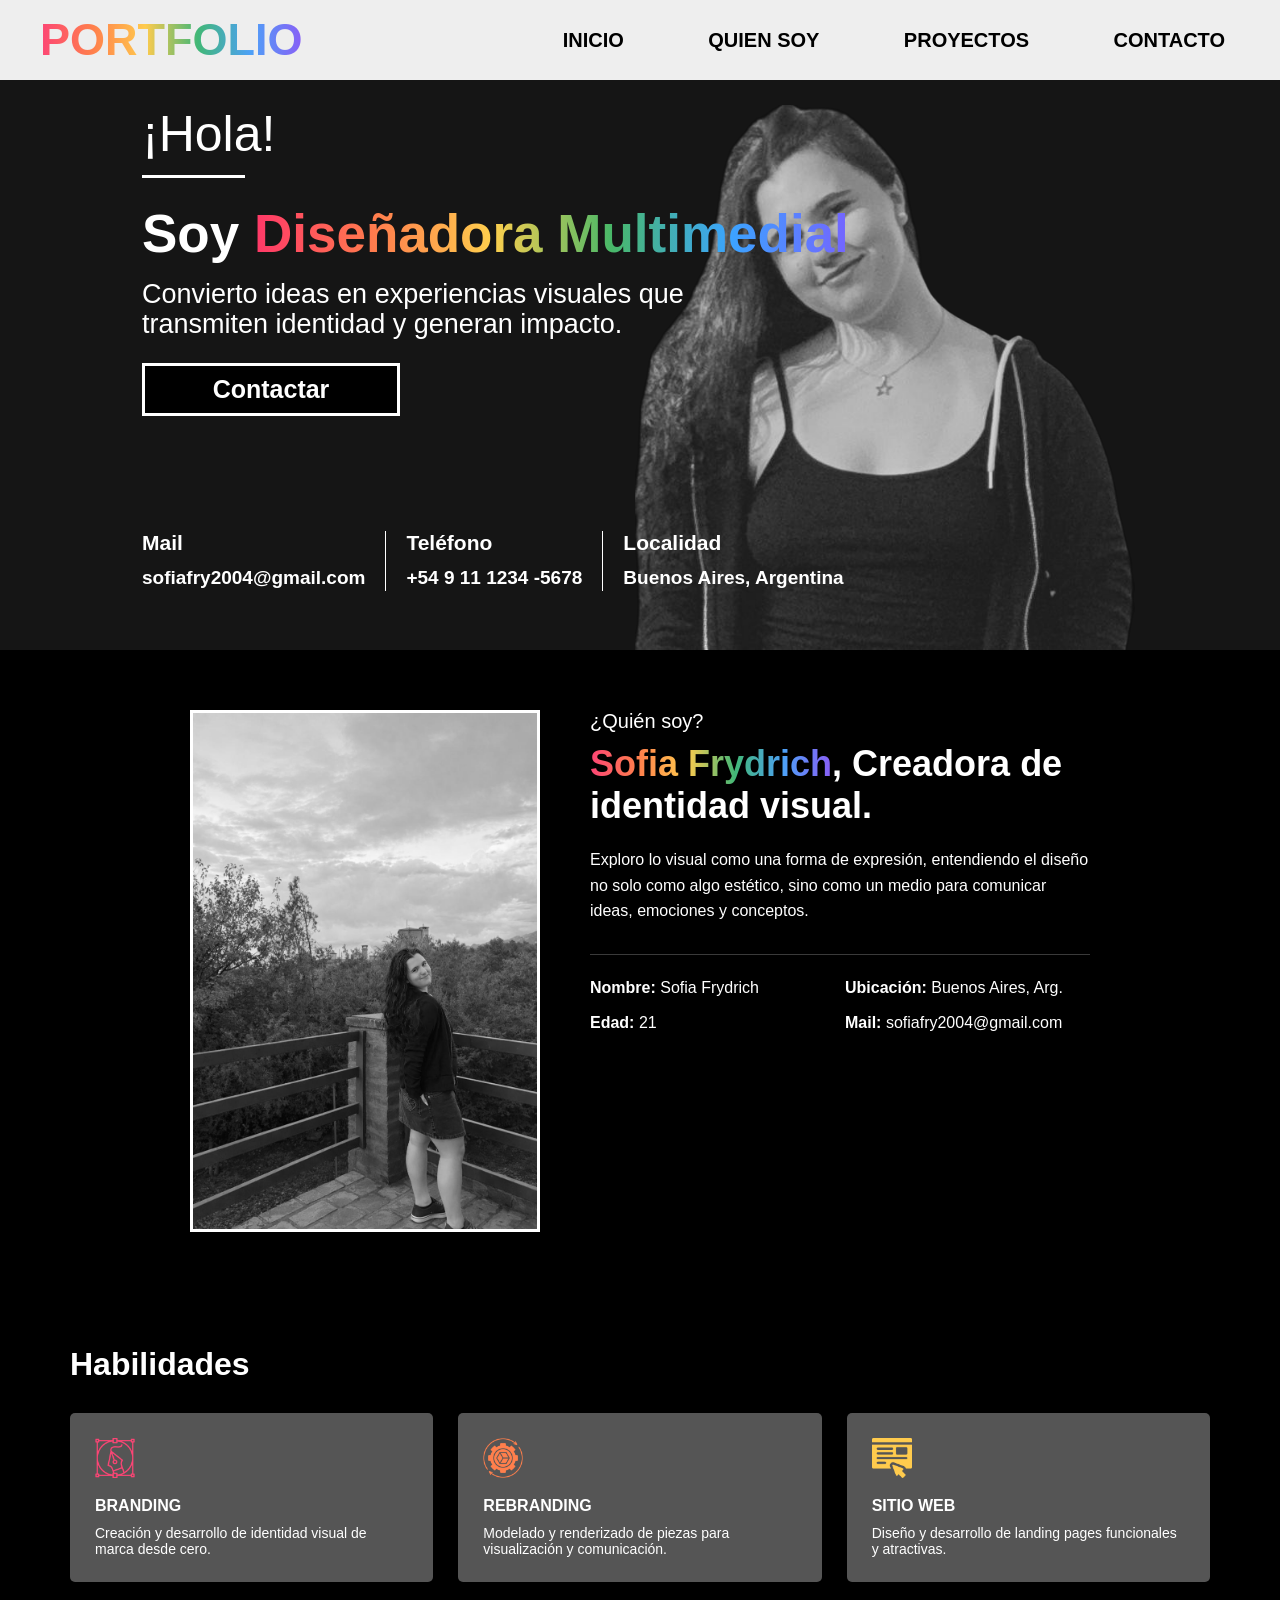
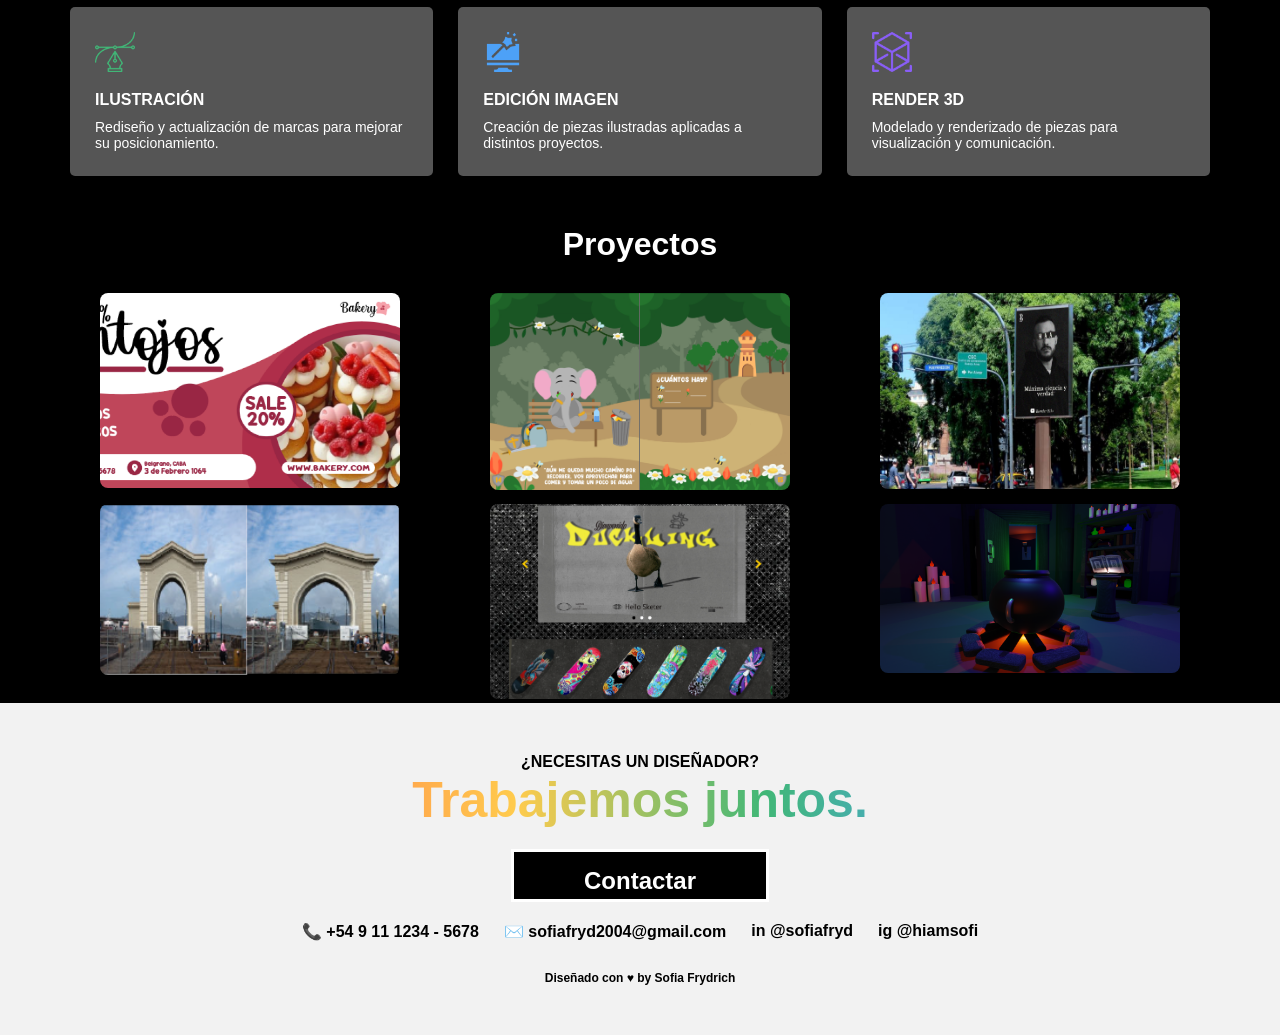
==== index.html @ e323c175 "Add files via upload" ====
<!-- Pagina de HOME -->

<!DOCTYPE html>
<html lang="es">
<head>
    <meta charset="UTF-8">
    <meta name="viewport" content="width=device-width, initial-scale=1.0">
    <title>Portfolio</title>
    <link rel="stylesheet" href="style.css">
</head>

<body>
    <!-- HEADER -->
    <header class="section-nav">
        <h1 class="logo">PORTFOLIO</h1>
        <nav>
            <a href="#">INICIO</a>
            <a href="#quiensoy">QUIEN SOY</a>
            <a href="#proyectos">PROYECTOS</a>
            <a href="#contacto">CONTACTO</a>
        </nav>
    </header>
    
    <!-- PORTADA -->
    <section class="inicio">
        <div class="contenido">
            <p class="hola">¡Hola!</p>
            <div class="linea1"></div>
            
            <h1>
                Soy <span>Diseñadora Multimedial</span>
            </h1>
            <p class="descripcion">
                Convierto ideas en experiencias visuales que <br>
                transmiten identidad y generan impacto.
            </p>
            
            <a href="contactar.html">
                <button>Contactar</button>
            </a>
            
            <div class="datos">
                <div>
                    <h3>Mail</h3>
                    <p>sofiafry2004@gmail.com</p>
                </div>
                
                <div class="linea2"></div>
                <div>
                    <h3>Teléfono</h3>
                    <p>+54 9 11 1234 -5678</p>
                </div>
                
                <div class="linea2"></div>
                <div>
                    <h3>Localidad</h3>
                    <p>Buenos Aires, Argentina</p>
                </div>
            </div>
        </div>
        <div class="imagen">
            <img src="Imágenes-home/mi foto.png" alt="Foto portfolio">
        </div>
    </section>
    
    <!-- QUIEN SOY -->
    <section class="perfil">
        <div class="perfil-contenedor">
            <div class="perfil-img">
                <img src="Imágenes-home/mi foto2.png" alt="Sofia Frydrich">
            </div>
            <div class="perfil-text">
                <section id="quiensoy">
                    <h4>¿Quién soy?</h4>
                </section>
                <h1>
                    <span class="color">Sofia Frydrich</span>, 
                    Creadora de identidad visual.
                </h1>
                <p>
                    Exploro lo visual como una forma de expresión, entendiendo el diseño 
                    no solo como algo estético, sino como un medio para comunicar ideas, 
                    emociones y conceptos.
                </p>
                <div class="info">
                    <p><strong>Nombre:</strong> Sofia Frydrich</p>
                    <p><strong>Ubicación:</strong> Buenos Aires, Arg.</p>
                    <p><strong>Edad:</strong> 21</p>
                    <p><strong>Mail:</strong> sofiafry2004@gmail.com</p>
                </div>
            </div>
        </div>
    </section>
    
    <!-- HABILIDADES -->
    <section class="habilidades">
        <div class="habilidades-contenedor">
            <h2>Habilidades</h2>
            <div class="grilla">
                <!-- branding -->
                <div class="rectangulo">
                    <img src="Imágenes-icono/diseno-de-logo.png" class="icono">
                    <h3>BRANDING</h3>
                    <p>Creación y desarrollo de identidad visual de marca desde cero.</p>
                </div>
                <!-- rebranding -->
                <div class="rectangulo">
                    <img src="Imágenes-icono/rediseno.png" class="icono">
                    <h3>REBRANDING</h3>
                    <p>Modelado y renderizado de piezas para visualización y comunicación.</p>
                </div>
                <!-- sitioweb -->
                <div class="rectangulo">
                    <img src="Imágenes-icono/internet.png" class="icono">
                    <h3>SITIO WEB</h3>
                    <p>Diseño y desarrollo de landing pages funcionales y atractivas.</p>
                </div>
                <!-- ilustracion -->
                <div class="rectangulo">
                    <img src="Imágenes-icono/vector.png" class="icono">
                    <h3>ILUSTRACIÓN</h3>
                    <p>Rediseño y actualización de marcas para mejorar su posicionamiento.</p>
                </div>
                <!-- edicion-imagen -->
                <div class="rectangulo">
                    <img src="Imágenes-icono/edicion-de-fotos.png" class="icono">
                    <h3>EDICIÓN IMAGEN</h3>
                    <p>Creación de piezas ilustradas aplicadas a distintos proyectos.</p>
                </div>
                <!-- render3D -->
                <div class="rectangulo">
                    <img src="Imágenes-icono/cubo.png" class="icono">
                    <h3>RENDER 3D</h3>
                    <p>Modelado y renderizado de piezas para visualización y comunicación.</p></div>
                </div>
            </div>
        </div>
    </section>
    
    <!-- PROYECTOS -->
    <section class="proyectos">
        <section id="proyectos">
            <h2>Proyectos</h2>
        </section>
        <div class="grilla2">
            <a href="brand.html">
                <div class="imgtex">
                    <div class="item"><img src="Imágenes-home/brand.png" alt=""></div>
                    <span>Branding</span>
                </div>
            </a>
            <a href="ilustracion.html">
                <div class="imgtex">
                    <div class="item"><img src="Imágenes-home/ilust.png" alt=""></div>
                    <span>Ilustracion</span>
                </div>
            </a>
            <a href="rebrand.html">
                <div class="imgtex">
                    <div class="item"><img src="Imágenes-home/rebrand.png" alt=""></div>
                    <span>Rebranding</span>
                </div>
            </a>
            <a href="edicion.html">
                <div class="imgtex">
                    <div class="item"><img src="Imágenes-home/edicion.png" alt=""></div>
                    <span>Edicion Imagen</span>
                </div>
            </a>
            <a href="sitio.html">    
                <div class="imgtex">
                    <div class="item"><img src="Imágenes-home/sitio.png" alt=""></div>
                    <span>Sitio Web</span>
                </div>
            </a>
            <a href="render.html">
                <div class="imgtex">
                    <div class="item"><img src="Imágenes-home/render.png" alt=""></div>
                    <span>Render 3D</span>
                </div>
            </a>
        </div>
    </section>
    
    <!-- CTA -->
    <section class="cta">
        <section id="contacto">
            <p class="subtitulo">¿NECESITAS UN DISEÑADOR?</p>
        </section>
        <h2 class="degrade">Trabajemos juntos.</h2>
        <a href="contactar.html">
            <button class="btn">Contactar</button>
        </a>
        <div class="contacto-info">
            <span>📞 +54 9 11 1234 - 5678</span>
            <span>✉️ sofiafryd2004@gmail.com</span>
            <span>in @sofiafryd</span>
            <span>ig @hiamsofi</span>
        </div>
        <p class="footer">Diseñado con ♥ by Sofia Frydrich</p>
    </section>

</body>
---- style.css ----
/* Pagina de HOME */

* {
  margin: 0;
  padding: 0;
  box-sizing: border-box;
  font-family: Arial, sans-serif;
}

/* HEADER */
.section-nav {
  position: fixed;
  top: 0;
  width: 100%;
  height: 80px; /* definí una altura fija */
}
header {
  display: flex;
  justify-content: space-between;
  align-items: center;
  padding: 15px 40px;
  background: #eee;
  position: fixed;
  top: 0;
  left: 0;
  width: 100%;
  z-index: 9999;
}
.logo {
  font-weight:800;
  background: linear-gradient(90deg, #fc4575, #ff7f4c, #ffcb4d, #41b777, #4da1f7, #895ef6); 
  -webkit-background-clip: text;
  color: transparent;
  font-size: 45px;
}
nav a {
  margin-left: 50px;
  text-decoration: none;
  color: black;
  font-weight: 600;
  font-size: 20px;
  transition: 0.3s;
  padding: 8px 15px;
  border-radius: 20px;
}
nav a:hover {
  background: linear-gradient(70deg, #fc4575, #ff7f4c, #ffcb4d, #41b777, #4da1f7, #895ef6);
  color: rgb(255, 255, 255);
}

/* PORTDADA */
.inicio {
  background-color: #151515;
  height: 650px;
  display: flex;
  position: relative;
  overflow: hidden;
}
.contenido {
  margin-left: 142px;
  margin-top: 105px;
  color: white;
  z-index: 2;
}
.hola {
  font-size: 50px;
  font-weight: 400;
}
.linea1 {
  width: 103px;
  height: 3px;
  background-color: white;
  margin-top: 12px;
  margin-bottom: 25px;
}
h1 {
  font-size: 53px;
  font-weight: 900;
  color: white 
}
h1 span{
  background: linear-gradient(90deg, #ff3868, #ff7b4d, #ffcf4d, #49b868, #3ba4ff, #7464ff);
  -webkit-background-clip: text;
  -webkit-text-fill-color: transparent;
}
.descripcion {
  font-size: 27px;
  line-height: 30px;
  margin-top: 15px;
  font-weight: 400;
}
button {
  width: 258px;
  height: 53px;
  background-color: #000;
  color: white;
  border: 3px solid white;
  font-size: 25px;
  font-weight: 800;
  margin-top: 24px;
  cursor: pointer;
}
.datos {
  display: flex;
  align-items: flex-start;
  gap: 20px;
  margin-top: 115px;
}
.datos h3 {
  font-size: 21px;
  font-weight: 700;
  margin-bottom: 12px;
}
.datos p {
  font-size: 19px;
  font-weight: 600;
}
.linea2 {
  height: 60px;
  width: 1px;
  background-color: white;
}
.imagen {
  position: absolute;
  right: 145px;
  bottom: 0;
}
.imagen img {
  height: 545px;
  display: block;
  filter: grayscale(100%);
}

/* QUIEN SOY */
body {
  margin: 0;
  font-family: Arial, sans-serif;
  background-color: #000;
  color: #fff;
}
.perfil {
  padding: 60px;
}
.perfil-contenedor {
  display: flex;
  align-items: flex-start;
  justify-content: center;
  gap: 50px;
}
.perfil-img img {
  width: 350px;
  border: 3px solid white;
}
.perfil-text {
  max-width: 500px;
}
.perfil-text h4 {
  font-size: 20px;
  font-weight: 300;
  margin-bottom: 10px;
}
.perfil-text h1 {
  font-size: 36px;
  margin-bottom: 20px;
}
.color {
  background: linear-gradient(90deg, #fc4575, #ff7f4c, #ffcb4d, #41b777, #4da1f7, #895ef6);
  -webkit-background-clip: text;
  -webkit-text-fill-color: transparent;
}
.perfil-text p {
  color: white;
  line-height: 1.6;
}
.info {
  margin-top: 30px;
  display: grid;
  grid-template-columns: 1fr 1fr;
  gap: 10px;
  border-top: 1px solid #3a3a3a;
  padding-top: 20px;
}

/* HABILIDADES */
body {
  background-color: #000;
  font-family: 'Arial', sans-serif;
  color: white;
}
.habilidades {
  padding: 50px;
}
.habilidades-contenedor{
  max-width: 1200px; /* o el ancho que quieras */
  margin: 0 auto;    /* esto lo centra horizontalmente */
  padding: 0 20px;   /* opcional, para que no quede pegado a los bordes */
}
.habilidades h2 {
  color: white;
  font-size: 32px;
  margin-bottom: 30px;
}
.icono {
  width: 40px;
  margin-bottom: 15px;
}
/* Grilla */
.grilla {
  display: grid;
  grid-template-columns: repeat(3, 1fr);
  gap: 25px;
}
/* Rectangulo */
.rectangulo {
  background-color: #555;
  padding: 25px;
  border-radius: 5px;
  transition: transform 0.3s ease;
}
.rectangulo:hover {
  transform: translateY(-5px);
}
.rectangulo h3 {
  margin-bottom: 10px;
  font-size: 16px;
}
.rectangulo p {
  font-size: 14px;
  color: white;
}

/* PROYECTOS*/
body {
  margin: 0;
  font-family: Arial, sans-serif;
  background-color: #000;
  color: #fff;
}
.proyectos {
  text-align: center;
  max-width: 1200px; /* o el ancho que quieras */
  margin: 0 auto;    /* esto lo centra horizontalmente */
  padding: 0 20px;   /* opcional, para que no quede pegado a los bordes */
}
.proyectos h2 {
  margin-bottom: 30px;
  font-size: 2rem;
}
.grilla2 {
  display: grid;
  grid-template-columns: repeat(3, 1fr);
  gap: 10px;
}
.item {
  overflow: hidden;
  border-radius: 8px;
}
.item img {
  width: 100%;
  height: 100%;
  object-fit: cover;
  display: block;
  transition: transform 0.3s ease;
}
.imgtex{
  position: relative;
  display: inline-block;
}
.imgtex img {
  width: 300px;
  display: block;
}
.imgtex span {
  position: absolute;
  top: 50%;
  left: 50%;
  transform: translate(-50%, -50%);
  
  opacity: 0;
  background-color: #3a3a3a;
  color: white;
  font-size: 24px;
  font-weight: bold;
  transition: 0.3s;
}
.imgtex:hover span {
  opacity: 1;
}


/* CTA */
.cta {
  text-align: center;
  padding: 50px 20px;
  background: #f2f2f2;
  font-weight:600;
  color: #000;
}
.subtitle {
  font-weight:800;
}
.degrade {
  font-weight:800;
  font-size: 50px;
  margin: 0px 0;
  background: linear-gradient(90deg, #fc4575, #ff7f4c, #ffcb4d, #41b777, #4da1f7, #895ef6);
  -webkit-background-clip: text;
  color: transparent;
}
.btn {
  background-color: #000;
  font-weight:600;
  padding: 15px 60px;
  color: rgb(255, 255, 255);
  font-size: 24px;
  cursor: pointer;
  margin: 20px 0;
  transition: 0.3s;
}
.btn:hover {
  background-color:#737373;
  color: rgb(255, 255, 255);
}
.contacto-info {
  display: flex;
  justify-content: center; /* centra todo */
  gap: 25px; /* 👈 separa los elementos */
  flex-wrap: wrap; /* para que en celular bajen prolijos */
  text-align: center;
}
.footer {
  margin-top: 30px;
  font-size: 12px;
}

@media (max-width: 576px) {
  /* NAV */
  .section-nav {
    min-height: 130px;
    position: fixed;
    top: 0;
    left: 0;
    width: 100%;
    flex-direction: column;
    align-items: center;
    padding: 28px 0;
    gap: 8px;
  } 
  .logo {
    font-size: 36px;
    text-align: center;
  }
  .section-nav ul {
    gap: 16px;
    font-size: 12px;
    flex-wrap: wrap;
    justify-content: center;
  }
  nav a {
    margin: 0;
    margin-left: 20px;
    font-weight: 600;
    font-size: 12px;
    padding: 2 12px;
    border-radius: 20px;
  }

  /* PORTADA */
  .inicio {
    height: auto;
    padding: 100px 25px 0;
    flex-direction: column;
    overflow: hidden;
  }
  .contenido {
    margin: 0;
    text-align: center;
  }
  .hola {
    padding-top: 70px;
    font-size: 30px;
  }
  .linea1 {
    width: 0px;
    margin: 8px 0 22px;
  }
  h1 {
    font-size: 30px;
    line-height: 1.05;
  }
  .descripcion {
    font-size: 17px;
    line-height: 20px;
    margin-top: 14px;
  }
  button {
    width: 210px;
    height: 48px;
    font-size: 20px;
    margin-top: 24px;
  }
  .datos {
    margin-top: 30px;
    display: grid;
    gap: 18px;
    padding-bottom: 25px;
  }
  .linea2 {
    display: none;
  }
  .datos h3 {
    font-size: 16px;
    margin-bottom: 6px;
  }
  .datos p {
    font-size: 14px;
  }
  .imagen {
    display: none;
  }
  
  /* QUIEN SOY */ 
  .perfil {
    padding: 60px;
    padding-bottom: 0;
  }
  .perfil-img img {
    width: 180px;
  }
  .perfil-text {
    font-size: 13px;
  }
  .perfil-text h4 {
    font-size: 15px;
  }
  .perfil-text h1 {
    font-size: 18px;
    margin-bottom: 15px;
  }
  .info {
    display: none;
  }

  /* HABILIDADES */
  .habilidades h2 {
    font-size: 30px;
    margin-bottom: 20px;
  }
  .grilla {
    grid-template-columns: repeat(2, 1fr);
    gap: 15px;
  }
  
  /* PROYECTOS*/
  .proyectos h2 {
    margin-bottom: 30px;
    font-size: 2rem;
  }
  .grilla2 {
    display: grid;
    grid-template-columns: repeat(1, 1fr);
    gap: 20px;
  }
  
  /* CTA */
  .cta {
    padding: 45px 18px;
  }
  .subtitulo {
    font-size: 13px;
  }
  .degrade {
    font-size: 38px;
    line-height: 1.1;
  }
  .btn {
    width: 80%;
    font-size: 18px;
  }
  .contacto-info {
    margin: 3px;
    flex-direction: column;
    align-items: center;
    gap: 18px;
    font-size: 15px;
    padding-bottom: 5px;
  }
  .footer {
    margin-top: 35px;
    font-size: 15px;
  }
}
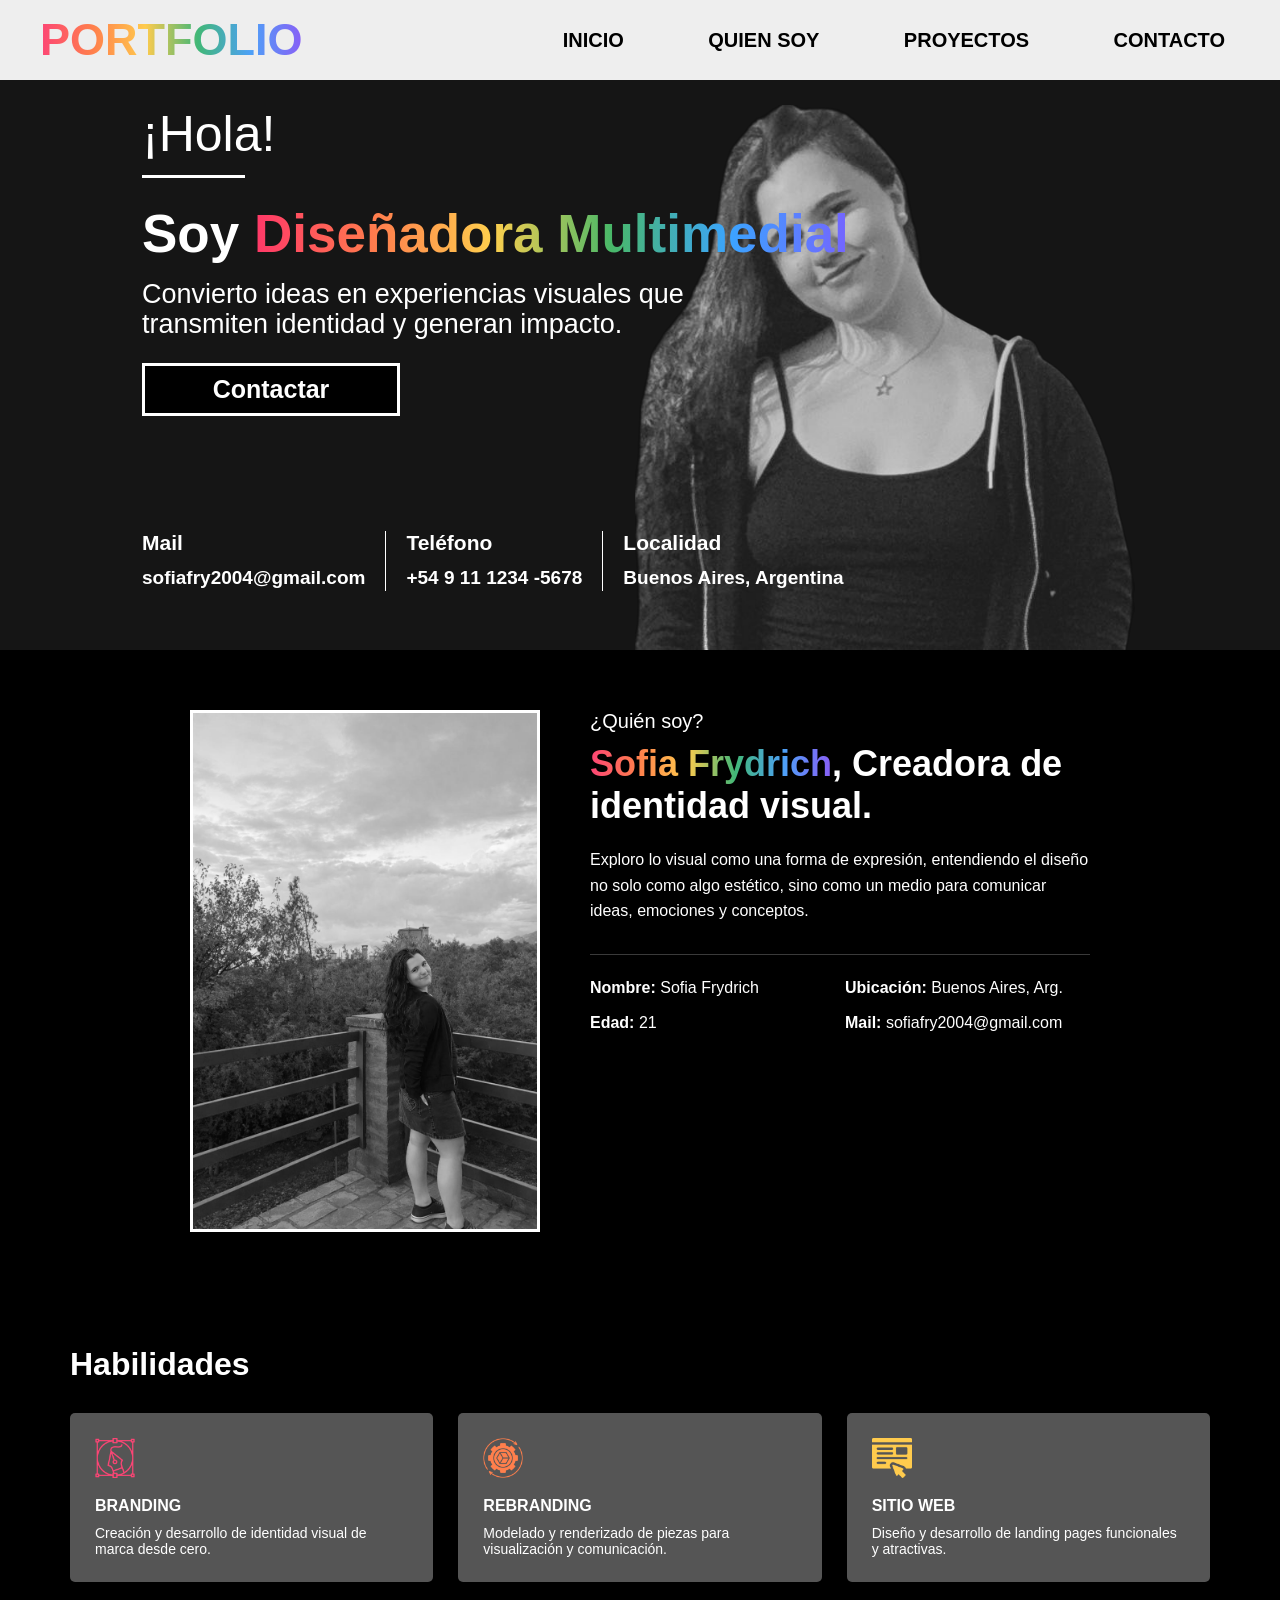
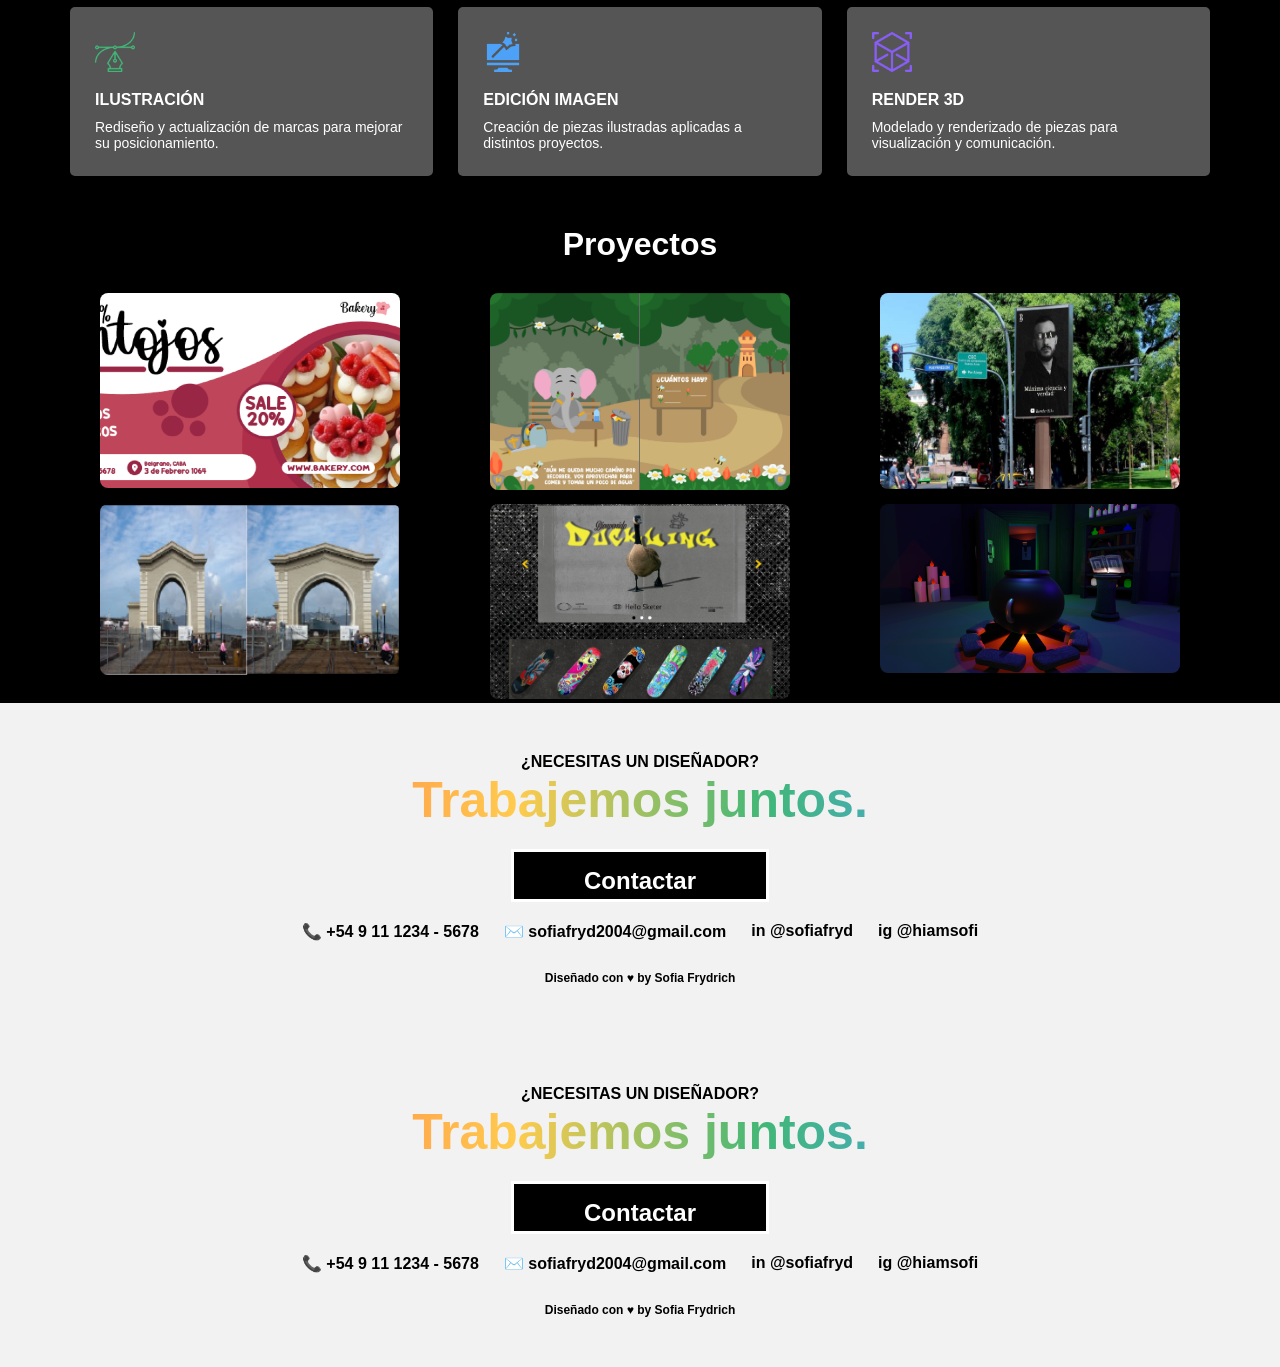
==== commit 8ffd23c0: "Update index.html prueba" ====
--- a/index.html
+++ b/index.html
@@ -200,4 +200,28 @@
         <p class="footer">Diseñado con ♥ by Sofia Frydrich</p>
     </section>
 
+    <div data-aos="zoom-out">
+        <section class="cta">
+            <section id="contacto">
+                <p class="subtitulo">¿NECESITAS UN DISEÑADOR?</p>
+            </section>
+            <h2 class="degrade">Trabajemos juntos.</h2>
+            <a href="contactar.html">
+                <button class="btn">Contactar</button>
+            </a>
+            <div class="contacto-info">
+                <span>📞 +54 9 11 1234 - 5678</span>
+                <span>✉️ sofiafryd2004@gmail.com</span>
+                <span>in @sofiafryd</span>
+                <span>ig @hiamsofi</span>
+            </div>
+            <p class="footer">Diseñado con ♥ by Sofia Frydrich</p>
+        </section>
+    </div>
+
+
+
+
+
+
 </body>
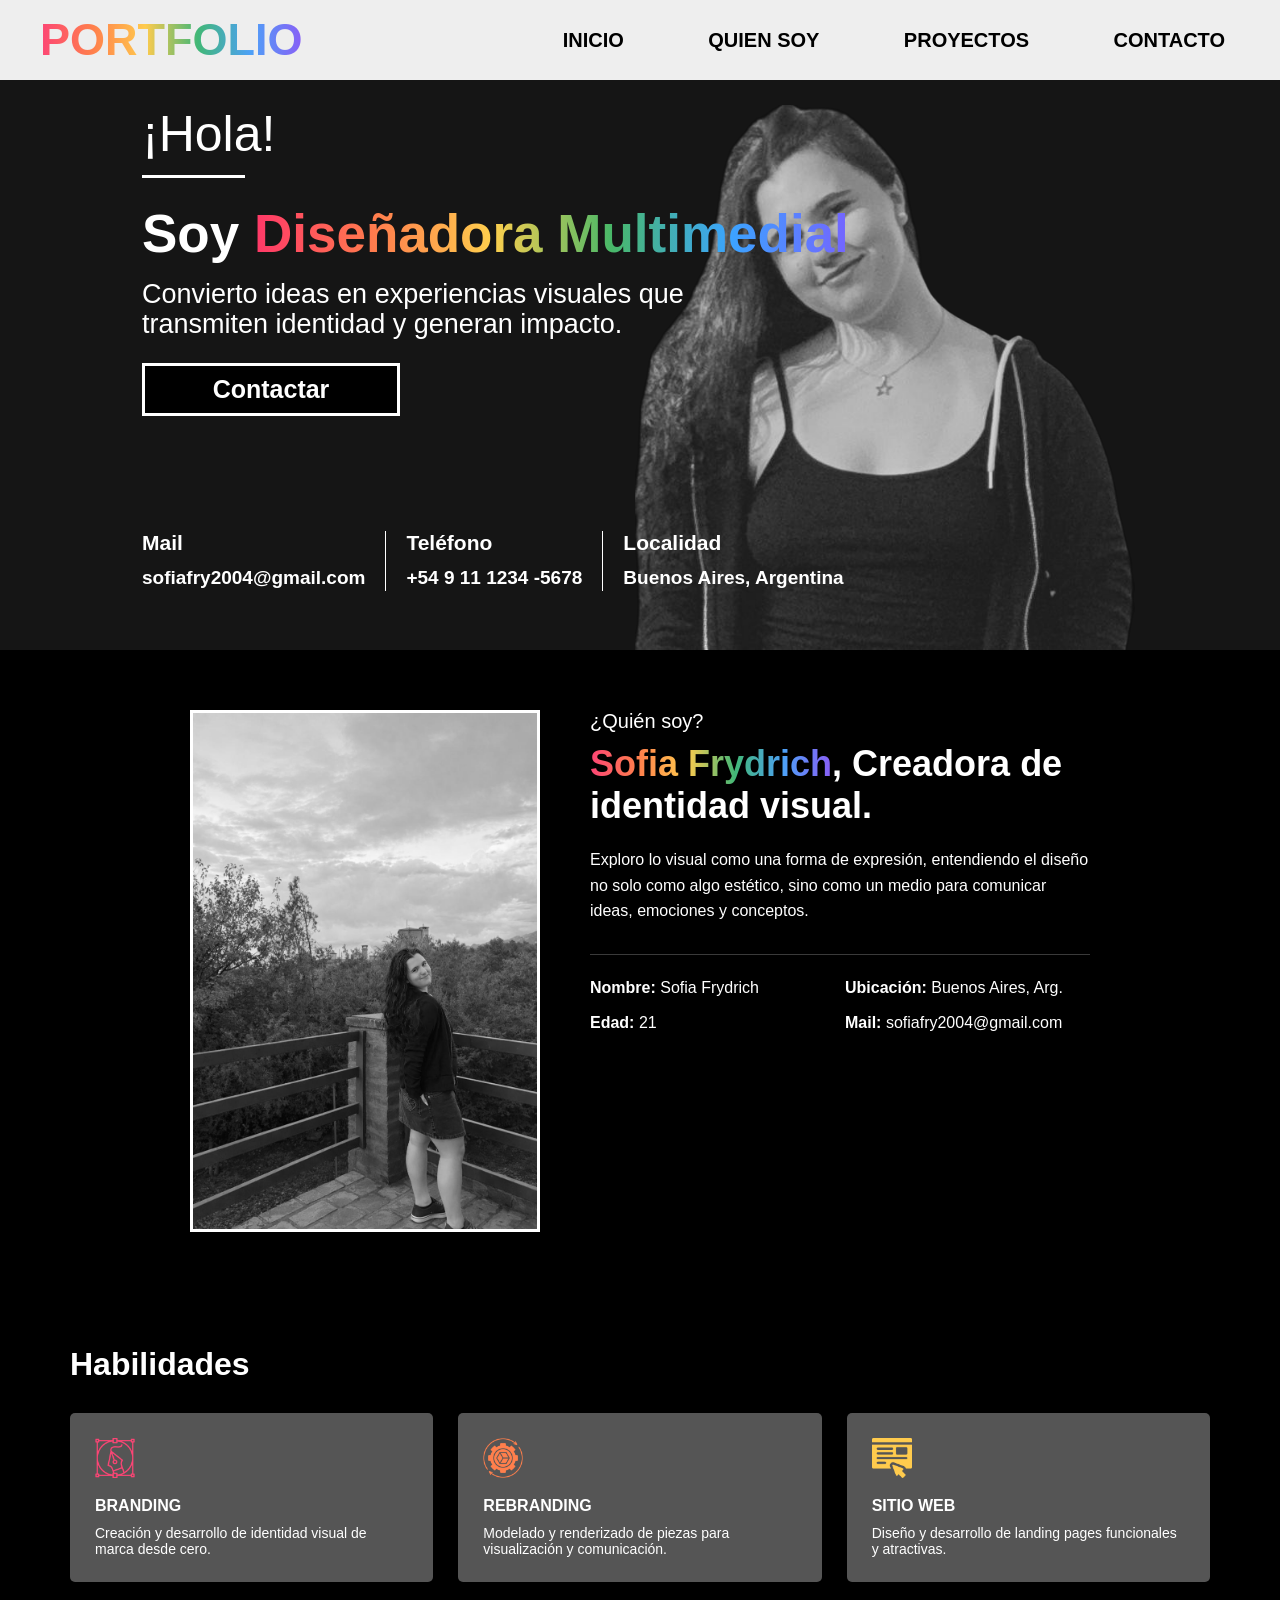
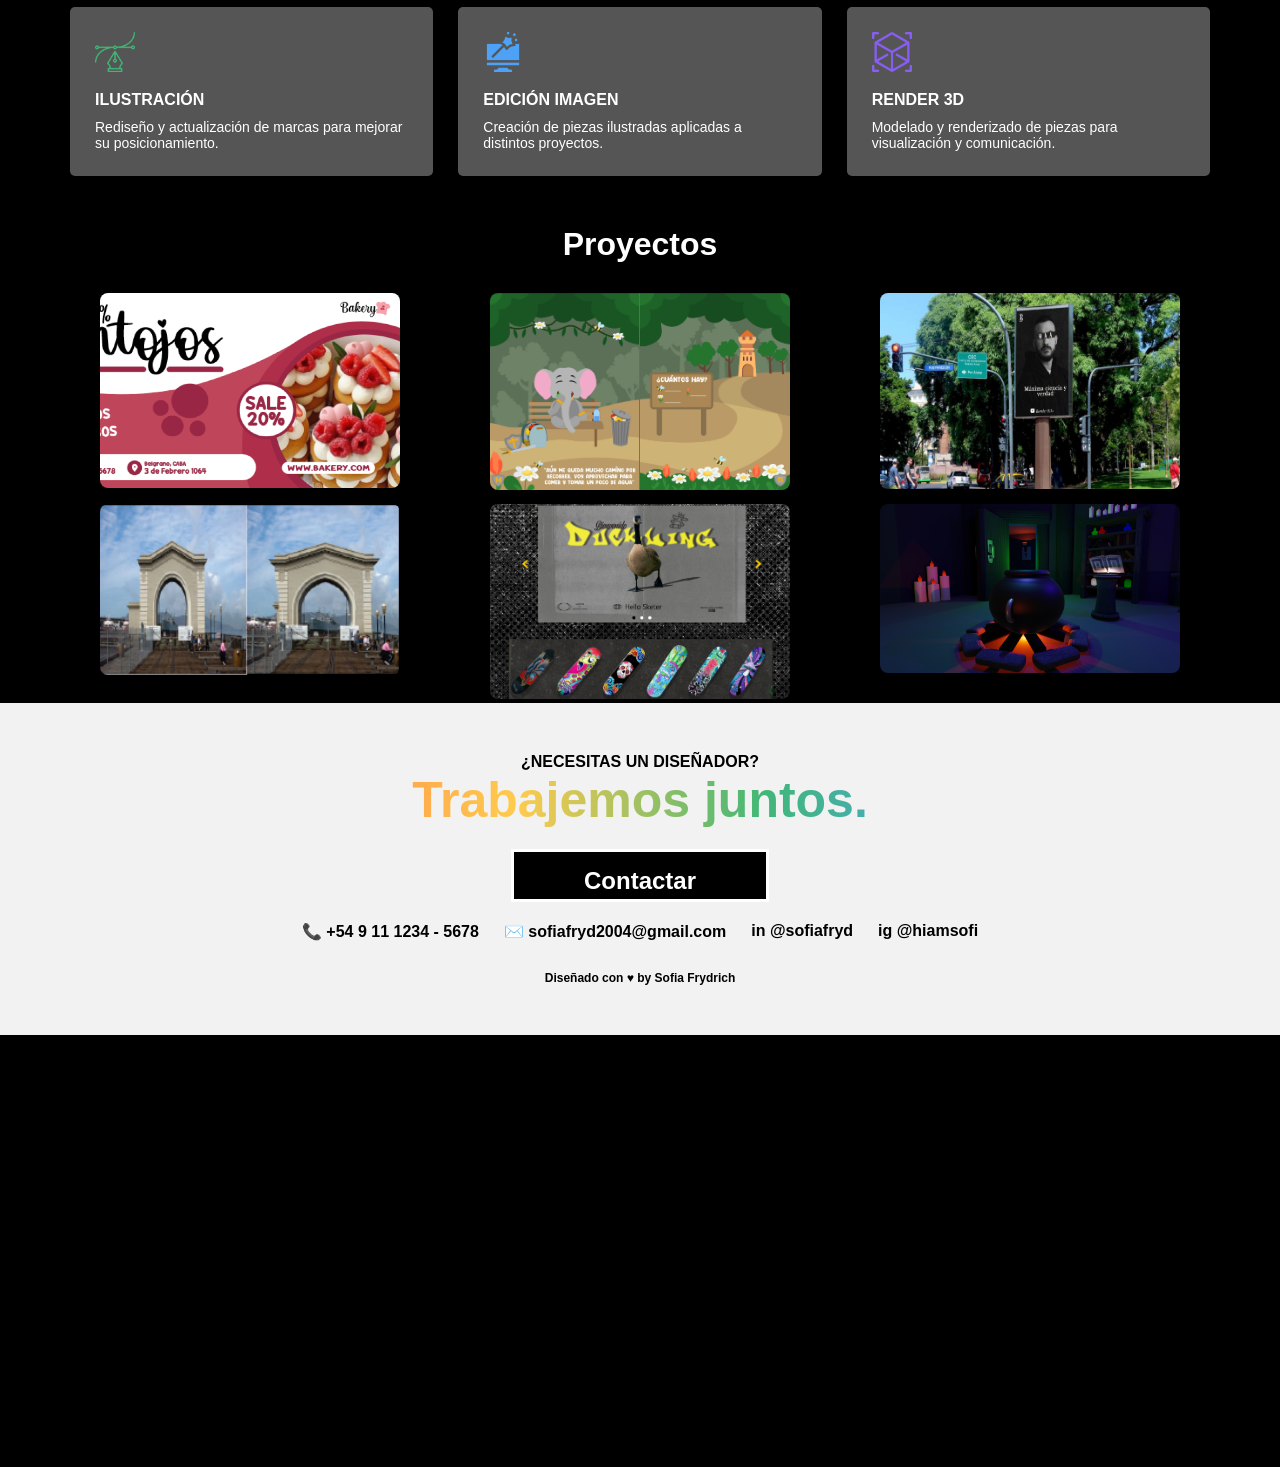
==== commit fe12e10b: "Update index.html" ====
--- a/index.html
+++ b/index.html
@@ -7,7 +7,15 @@
     <meta name="viewport" content="width=device-width, initial-scale=1.0">
     <title>Portfolio</title>
     <link rel="stylesheet" href="style.css">
+
+    <link rel="stylesheet" href="https://unpkg.com/aos@2.3.1/dist/aos.css" />
 </head>
+
+<script src="https://unpkg.com/aos@2.3.1/dist/aos.js"></script>
+
+<script>
+  AOS.init();
+</script>
 
 <body>
     <!-- HEADER -->
@@ -199,27 +207,25 @@
         </div>
         <p class="footer">Diseñado con ♥ by Sofia Frydrich</p>
     </section>
-
-    <div data-aos="zoom-out">
-        <section class="cta">
-            <section id="contacto">
-                <p class="subtitulo">¿NECESITAS UN DISEÑADOR?</p>
-            </section>
-            <h2 class="degrade">Trabajemos juntos.</h2>
-            <a href="contactar.html">
-                <button class="btn">Contactar</button>
-            </a>
-            <div class="contacto-info">
-                <span>📞 +54 9 11 1234 - 5678</span>
-                <span>✉️ sofiafryd2004@gmail.com</span>
-                <span>in @sofiafryd</span>
-                <span>ig @hiamsofi</span>
-            </div>
-            <p class="footer">Diseñado con ♥ by Sofia Frydrich</p>
+    
+    
+    <!-- A VERRRR -->
+    <section class="cta" data-aos="fade-up" data-aos-duration="3000">
+        <section id="contacto">
+            <p class="subtitulo">¿NECESITAS UN DISEÑADOR?</p>
         </section>
-    </div>
-
-
+        <h2 class="degrade">Trabajemos juntos.</h2>
+        <a href="contactar.html">
+            <button class="btn">Contactar</button>
+        </a>
+        <div class="contacto-info">
+            <span>📞 +54 9 11 1234 - 5678</span>
+            <span>✉️ sofiafryd2004@gmail.com</span>
+            <span>in @sofiafryd</span>
+            <span>ig @hiamsofi</span>
+        </div>
+        <p class="footer">Diseñado con ♥ by Sofia Frydrich</p>
+    </section>
 
 
 
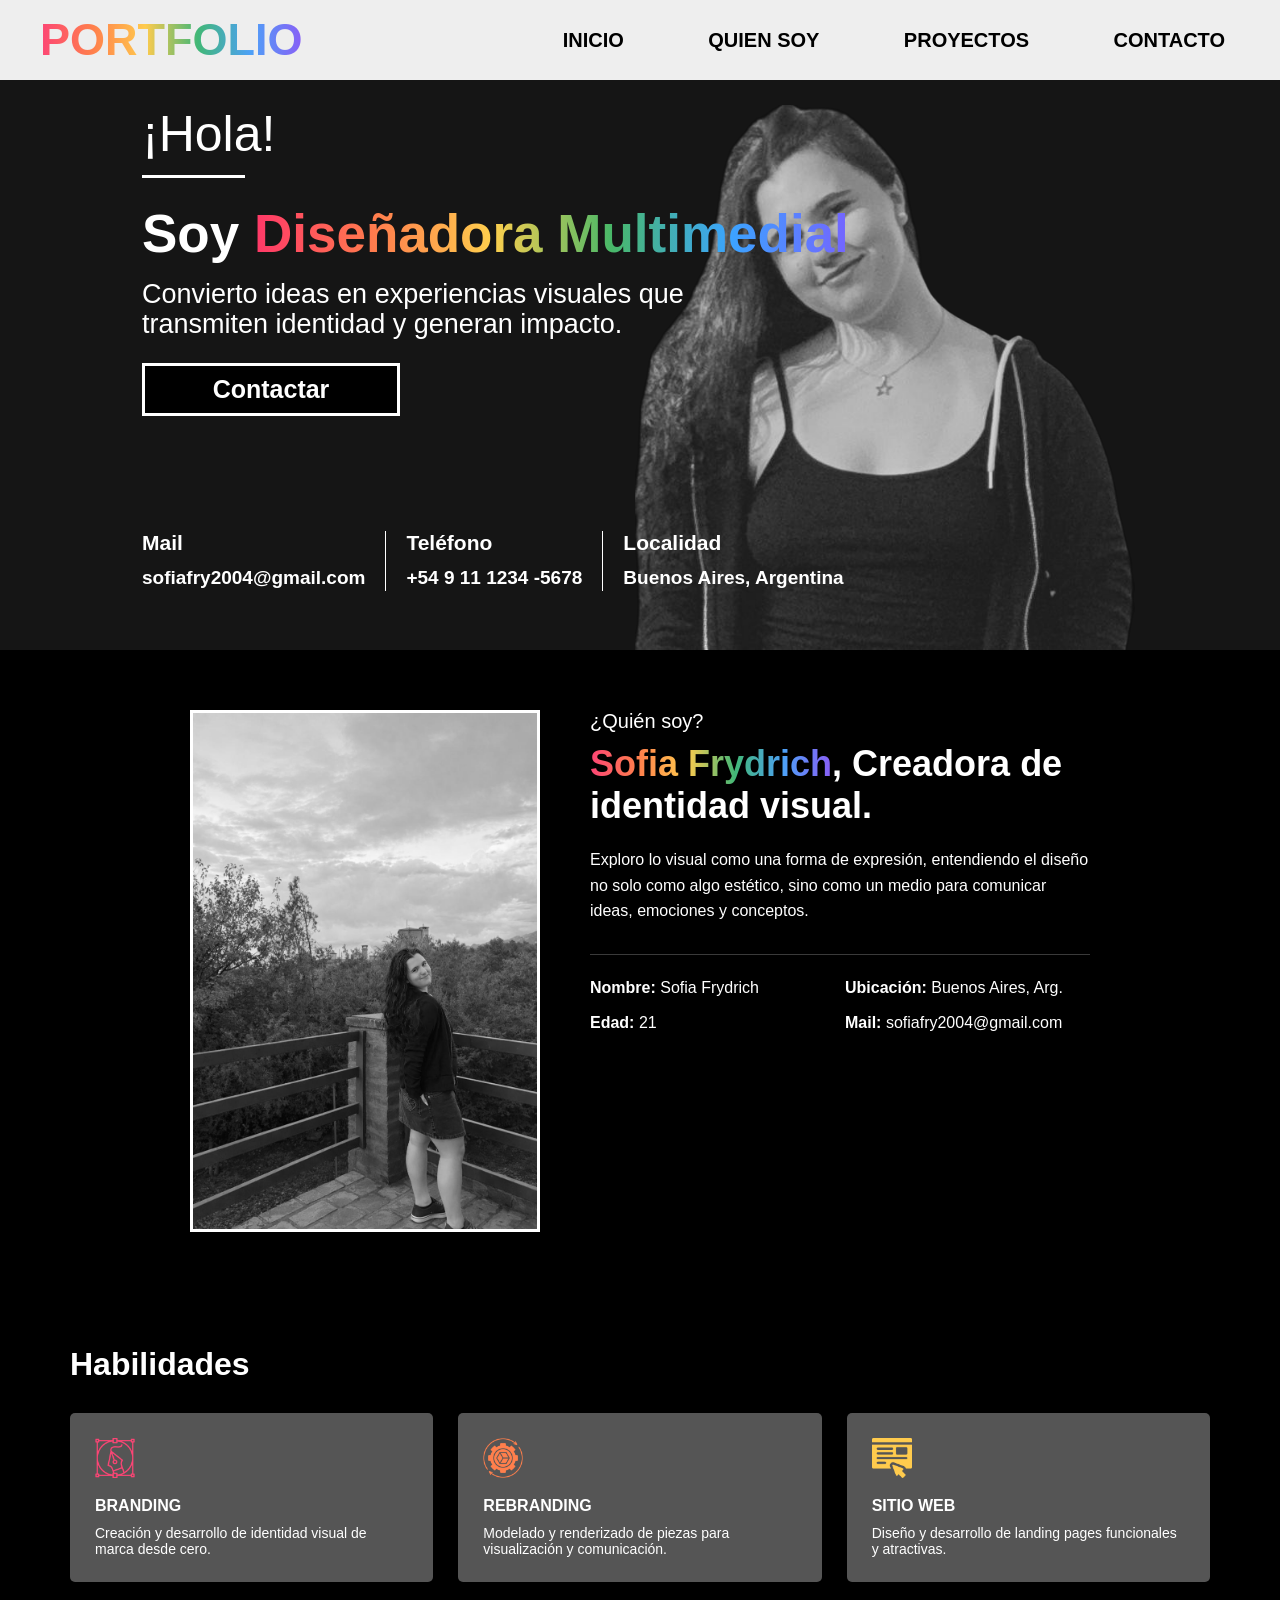
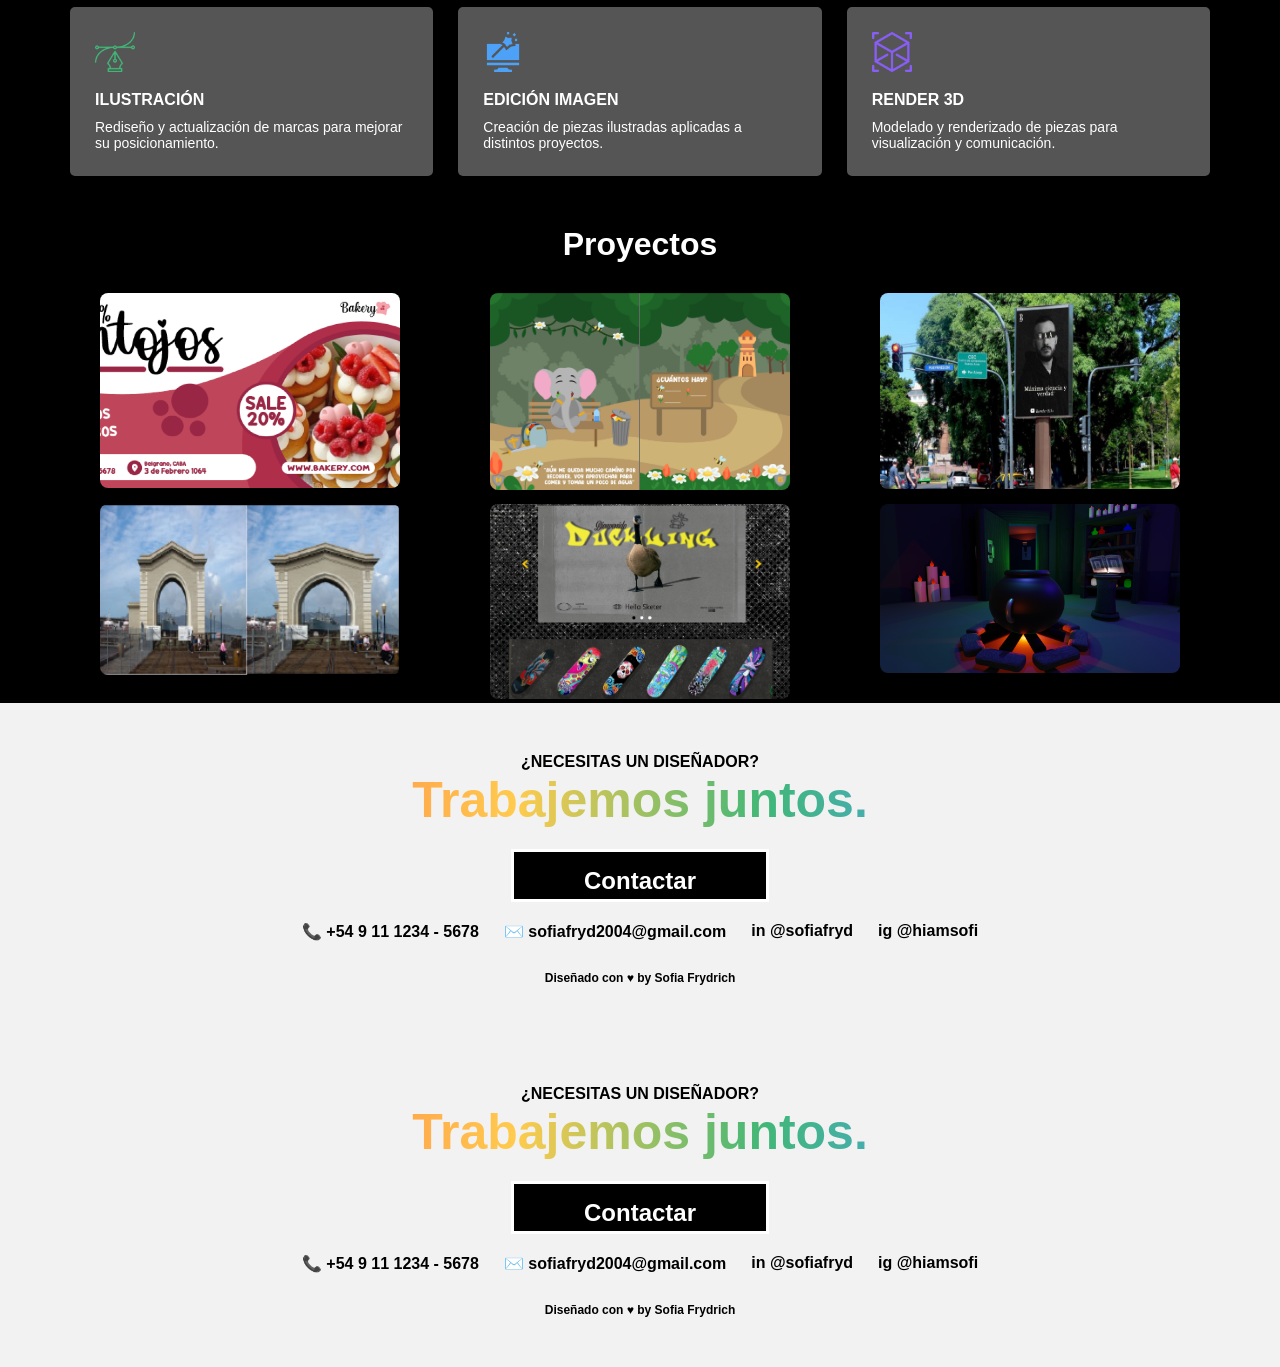
==== commit bab96366: "Update index.html" ====
--- a/index.html
+++ b/index.html
@@ -9,13 +9,13 @@
     <link rel="stylesheet" href="style.css">
 
     <link rel="stylesheet" href="https://unpkg.com/aos@2.3.1/dist/aos.css" />
+
+
+
+
 </head>
 
-<script src="https://unpkg.com/aos@2.3.1/dist/aos.js"></script>
-
-<script>
-  AOS.init();
-</script>
+
 
 <body>
     <!-- HEADER -->
@@ -226,6 +226,11 @@
         </div>
         <p class="footer">Diseñado con ♥ by Sofia Frydrich</p>
     </section>
+    
+    <script src="https://unpkg.com/aos@2.3.1/dist/aos.js"></script>
+    <script>
+     AOS.init();
+    </script>
 
 
 
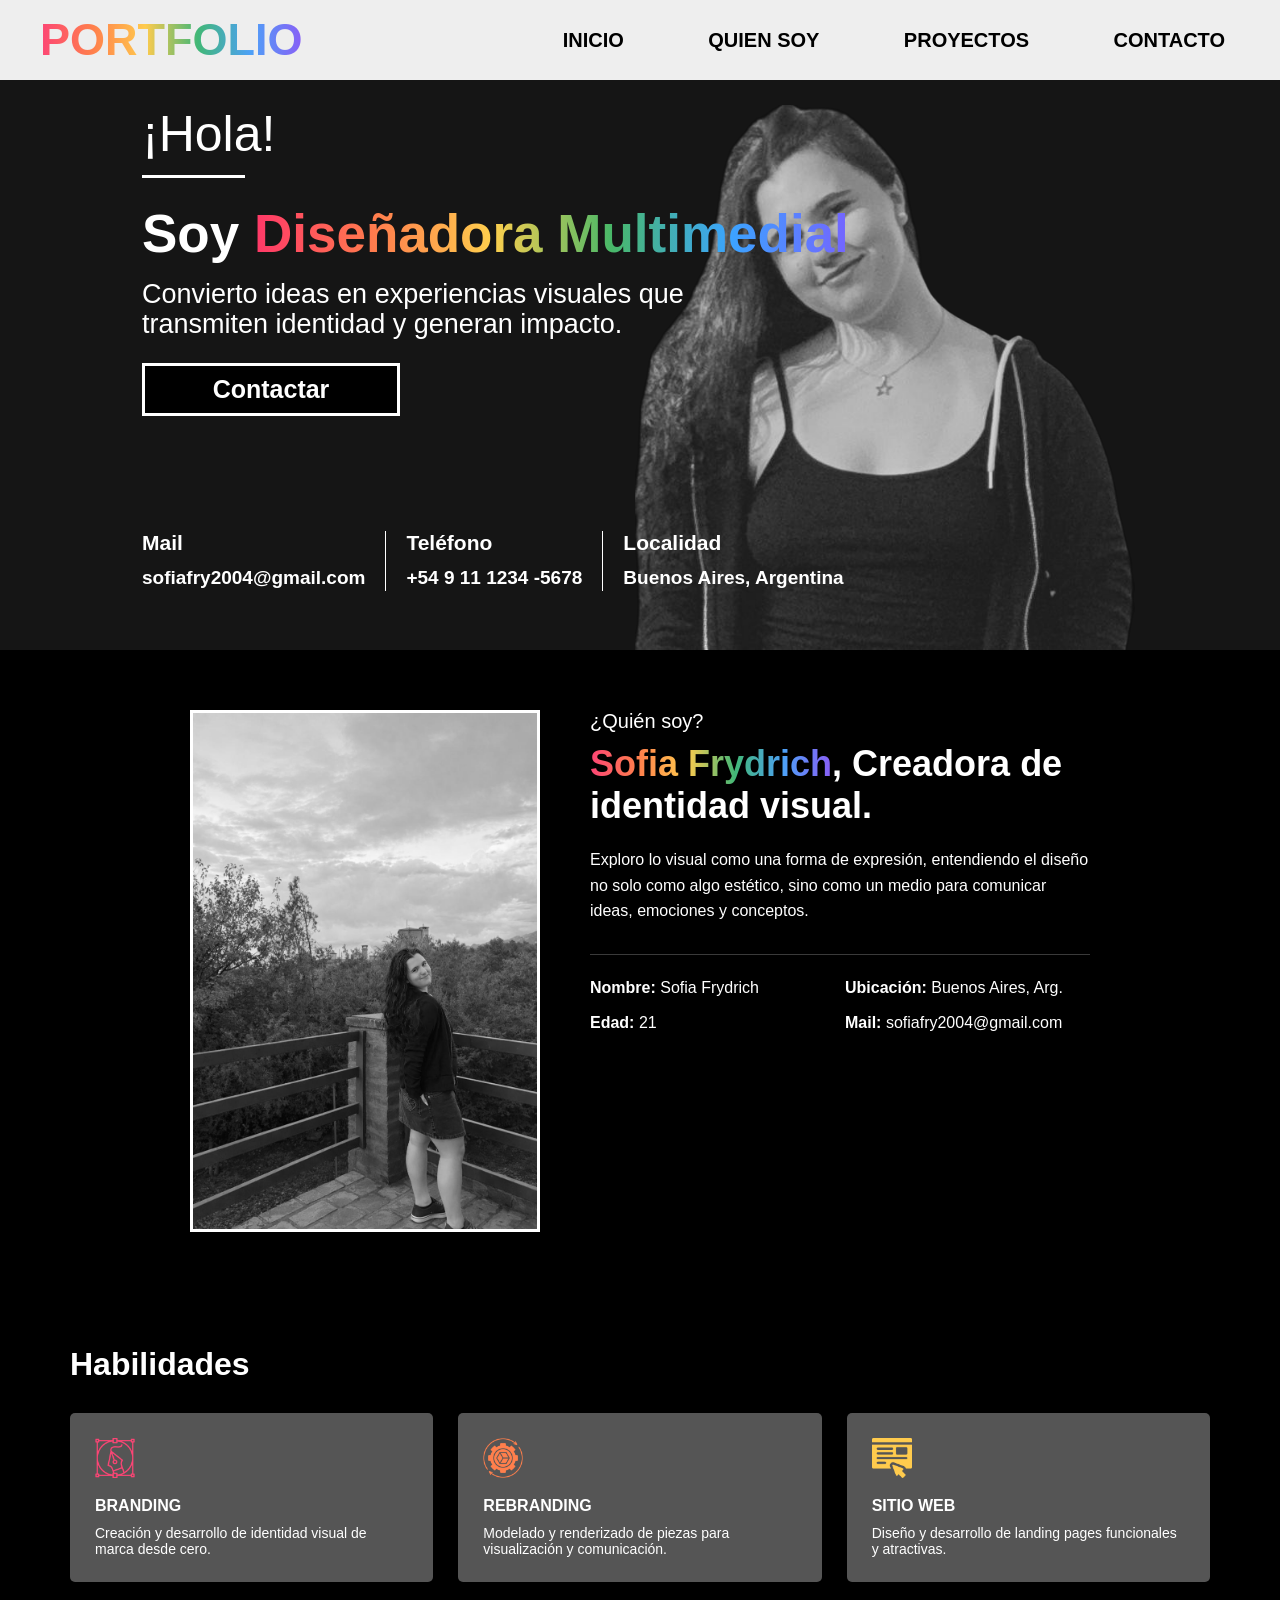
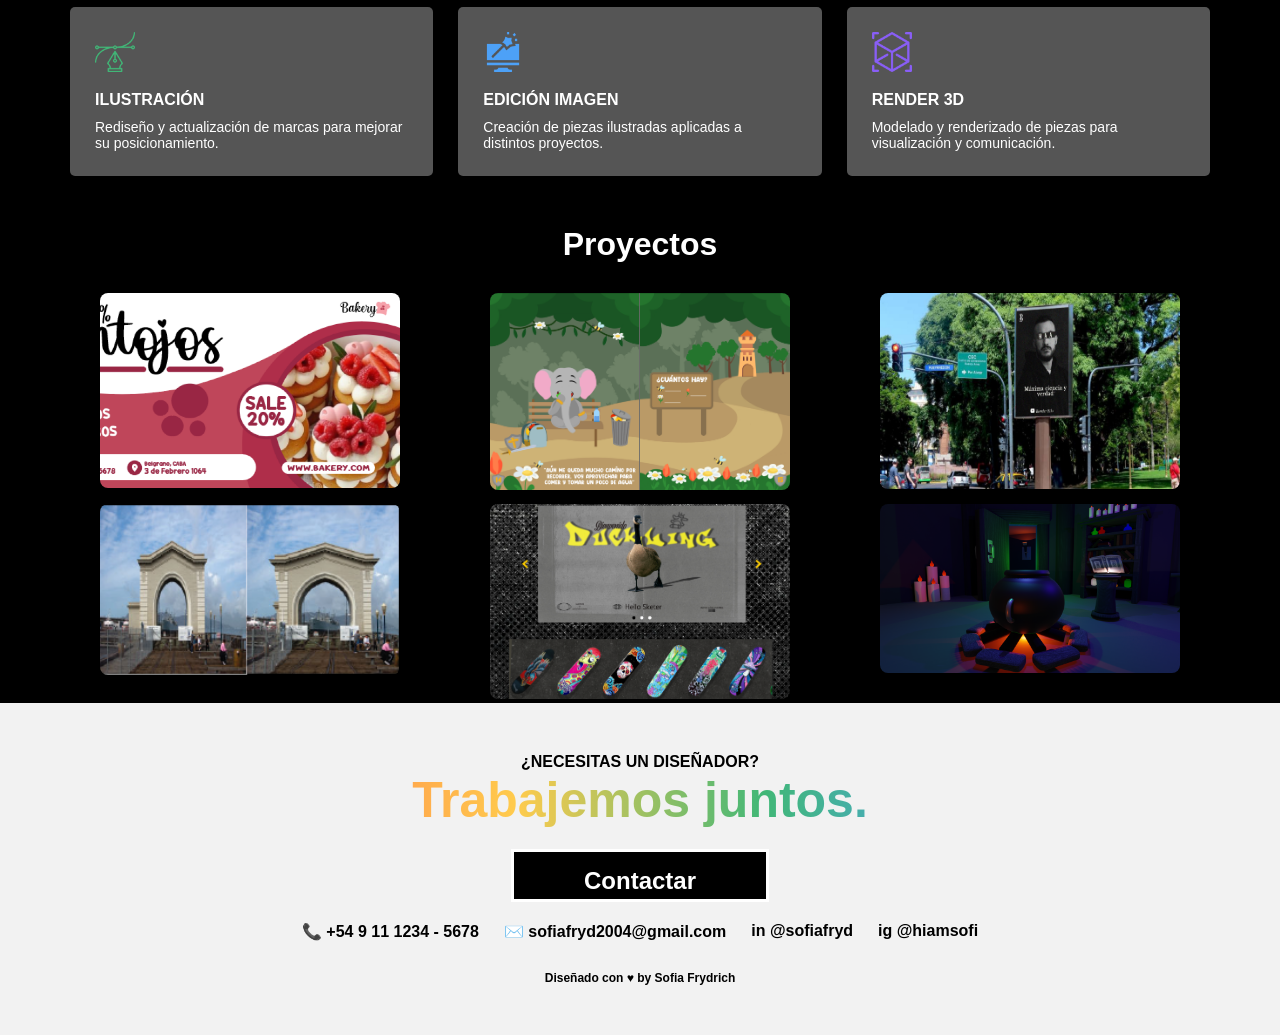
==== commit 9259ceb8: "Update index.html" ====
--- a/index.html
+++ b/index.html
@@ -7,15 +7,7 @@
     <meta name="viewport" content="width=device-width, initial-scale=1.0">
     <title>Portfolio</title>
     <link rel="stylesheet" href="style.css">
-
-    <link rel="stylesheet" href="https://unpkg.com/aos@2.3.1/dist/aos.css" />
-
-
-
-
 </head>
-
-
 
 <body>
     <!-- HEADER -->
@@ -207,32 +199,5 @@
         </div>
         <p class="footer">Diseñado con ♥ by Sofia Frydrich</p>
     </section>
-    
-    
-    <!-- A VERRRR -->
-    <section class="cta" data-aos="fade-up" data-aos-duration="3000">
-        <section id="contacto">
-            <p class="subtitulo">¿NECESITAS UN DISEÑADOR?</p>
-        </section>
-        <h2 class="degrade">Trabajemos juntos.</h2>
-        <a href="contactar.html">
-            <button class="btn">Contactar</button>
-        </a>
-        <div class="contacto-info">
-            <span>📞 +54 9 11 1234 - 5678</span>
-            <span>✉️ sofiafryd2004@gmail.com</span>
-            <span>in @sofiafryd</span>
-            <span>ig @hiamsofi</span>
-        </div>
-        <p class="footer">Diseñado con ♥ by Sofia Frydrich</p>
-    </section>
-    
-    <script src="https://unpkg.com/aos@2.3.1/dist/aos.js"></script>
-    <script>
-     AOS.init();
-    </script>
-
-
-
 
 </body>
